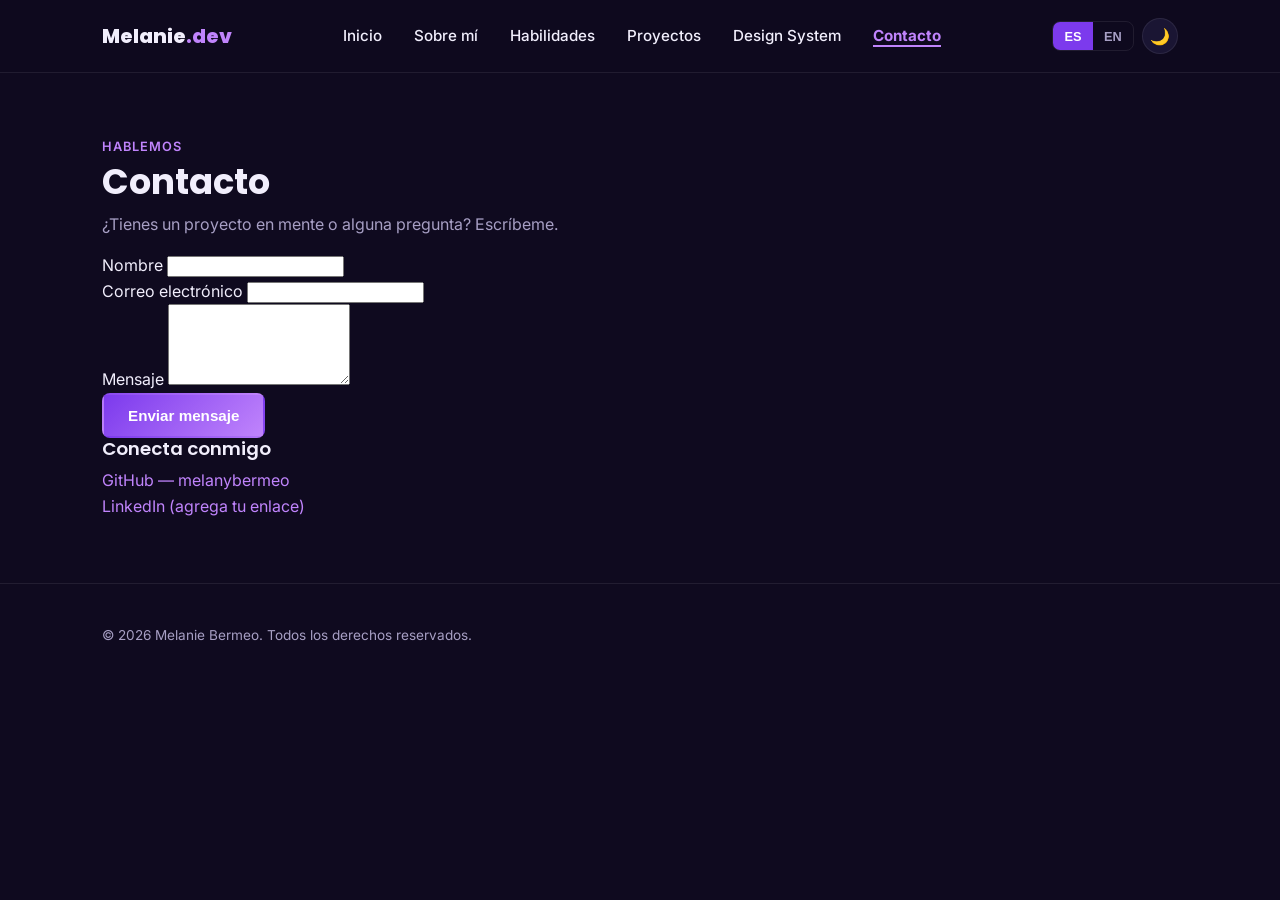
==== contacto.html @ 80d97f87 "conecta el formulario de contacto con Formspree" ====
<!DOCTYPE html>
<html lang="es" data-lang="es" data-theme="dark">
<head>
<meta charset="UTF-8">
<meta name="viewport" content="width=device-width, initial-scale=1.0">
<title>Contacto | Melanie Bermeo</title>
<meta name="description" content="Contacta a Melanie Bermeo por correo, GitHub o LinkedIn.">
<link rel="preconnect" href="https://fonts.googleapis.com">
<link rel="preconnect" href="https://fonts.gstatic.com" crossorigin>
<link href="https://fonts.googleapis.com/css2?family=Poppins:wght@600;700;800&family=Inter:wght@400;500;600&display=swap" rel="stylesheet">
<link rel="stylesheet" href="css/style.css">
</head>
<body>

<a href="#main" class="skip-link" data-i18n="a11y.skip">Saltar al contenido principal</a>

<header class="site-header">
  <nav class="navbar container" aria-label="Navegación principal">
    <a href="index.html" class="logo">Melanie<span>.dev</span></a>

    <ul class="nav-menu" id="navMenu">
      <li><a href="index.html" data-i18n="nav.home">Inicio</a></li>
      <li><a href="sobre-mi.html" data-i18n="nav.about">Sobre mí</a></li>
      <li><a href="habilidades.html" data-i18n="nav.skills">Habilidades</a></li>
      <li><a href="proyectos.html" data-i18n="nav.projects">Proyectos</a></li>
      <li><a href="design-system.html" data-i18n="nav.design">Design System</a></li>
      <li><a href="contacto.html" data-i18n="nav.contact" aria-current="page">Contacto</a></li>
    </ul>

    <div class="nav-actions">
      <div class="nav-toolbar">
        <div class="lang-switch" role="group" aria-label="Elegir idioma / Choose language">
          <button type="button" class="lang-btn is-active" data-lang-btn="es">ES</button>
          <button type="button" class="lang-btn" data-lang-btn="en">EN</button>
        </div>
        <button type="button" id="themeToggle" class="theme-toggle" aria-label="Cambiar a modo claro">
          <span aria-hidden="true">🌙</span>
        </button>
      </div>

      <button type="button" class="nav-toggle" id="navToggle" aria-expanded="false" aria-controls="navMenu" aria-label="Abrir menú de navegación">
        <span class="bar"></span><span class="bar"></span><span class="bar"></span>
      </button>
    </div>
  </nav>
</header>

<main id="main">
<section id="contacto" class="section">
    <div class="container contact-grid">
      <div>
        <p class="section-eyebrow" data-i18n="contact.eyebrow">Hablemos</p>
        <h2 data-i18n="contact.title">Contacto</h2>
        <p class="section-subtitle" data-i18n="contact.subtitle">
          ¿Tienes un proyecto en mente o alguna pregunta? Escríbeme.
        </p>

        <form id="contactForm" class="contact-form" novalidate action="https://formspree.io/f/xqpabong" method="POST">
          <div class="form-group">
            <label for="name" data-i18n="contact.name">Nombre</label>
            <input type="text" id="name" name="name" required minlength="2" autocomplete="name">
            <small class="error-msg" data-error-for="name"></small>
          </div>

          <div class="form-group">
            <label for="email" data-i18n="contact.email">Correo electrónico</label>
            <input type="email" id="email" name="email" required autocomplete="email">
            <small class="error-msg" data-error-for="email"></small>
          </div>

          <div class="form-group">
            <label for="message" data-i18n="contact.message">Mensaje</label>
            <textarea id="message" name="message" required minlength="10" rows="5"></textarea>
            <small class="error-msg" data-error-for="message"></small>
          </div>

          <button type="submit" class="btn btn-primary" data-i18n="contact.send">Enviar mensaje</button>
          <p class="form-success" id="formSuccess" role="status" hidden data-i18n="contact.success">
    ¡Gracias! Tu mensaje fue enviado correctamente. Te responderé pronto.
          </p>
        </form>
      </div>

      <aside class="contact-links">
        <h3 data-i18n="contact.connectTitle">Conecta conmigo</h3>
        <ul>
          <li>
            <a href="https://github.com/melanybermeo" target="_blank" rel="noopener">
              GitHub — melanybermeo
            </a>
          </li>
          <li>
            <a href="#" target="_blank" rel="noopener" data-i18n="contact.linkedinPlaceholder">
              LinkedIn (agrega tu enlace)
            </a>
          </li>
        </ul>
      </aside>
    </div>
  </section>
</main>

<footer class="site-footer">
  <div class="container footer-row">
    <p data-i18n="footer.rights">&copy; 2026 Melanie Bermeo. Todos los derechos reservados.</p>
    <button type="button" id="backToTop" class="back-to-top" aria-label="Volver arriba">↑</button>
  </div>
</footer>

<script src="js/script.js"></script>
</body>
</html>
---- css/style.css ----
/* =========================================================
   PORTAFOLIO WEB — Melanie Bermeo
   CSS propio organizado con Custom Properties
   ========================================================= */

:root {
  /* Colores */
  --color-primary: #7c3aed;
  --color-primary-dark: #5b21b6;
  --color-secondary: #c084fc;
  --color-background: #0f0a1f;
  --color-surface: #1a1533;
  --color-surface-alt: #150f29;
  --color-text: #f1eefc;
  --color-text-muted: #a79fc4;
  --color-border: rgba(255, 255, 255, 0.08);
  --color-success: #34d399;
  --color-error: #f87171;

  /* Tipografía */
  --font-primary: 'Inter', Arial, sans-serif;
  --font-heading: 'Poppins', 'Inter', Arial, sans-serif;

  /* Espaciado */
  --space-xs: 0.25rem;
  --space-sm: 0.5rem;
  --space-md: 1rem;
  --space-lg: 2rem;
  --space-xl: 4rem;

  /* Bordes y sombras */
  --radius-sm: 0.5rem;
  --radius-md: 1rem;
  --radius-lg: 1.5rem;
  --shadow-card: 0 4px 20px rgb(0 0 0 / 0.35);
  --shadow-glow: 0 0 40px rgb(124 58 237 / 0.25);

  /* Layout */
  --max-width: 1140px;
  --header-height: 72px;
  --transition: 0.2s ease;
}

/* ===== TEMA CLARO ===== */
:root[data-theme="light"] {
  --color-background: #f8f6ff;
  --color-surface: #ffffff;
  --color-surface-alt: #f1edfb;
  --color-text: #1a1533;
  --color-text-muted: #5b5470;
  --color-border: rgba(15, 10, 31, 0.1);
  --shadow-card: 0 4px 20px rgb(124 58 237 / 0.12);
}

/* ===== RESET BÁSICO ===== */
*, *::before, *::after { box-sizing: border-box; }

html { scroll-behavior: smooth; }

body {
  margin: 0;
  font-family: var(--font-primary);
  background: var(--color-background);
  color: var(--color-text);
  line-height: 1.6;
  -webkit-font-smoothing: antialiased;
}

img { max-width: 100%; display: block; }

h1, h2, h3 {
  font-family: var(--font-heading);
  line-height: 1.2;
  margin: 0 0 var(--space-sm);
}

h1 { font-size: clamp(2rem, 5vw, 3rem); font-weight: 800; }
h2 { font-size: clamp(1.6rem, 4vw, 2.2rem); font-weight: 700; }
h3 { font-size: 1.15rem; font-weight: 600; }

p { margin: 0 0 var(--space-md); }

a {
  color: var(--color-secondary);
  text-decoration: none;
  transition: color var(--transition);
}
a:hover, a:focus-visible { color: var(--color-primary); }

ul { list-style: none; margin: 0; padding: 0; }

.text-muted { color: var(--color-text-muted); }

.sr-only {
  position: absolute;
  width: 1px; height: 1px;
  padding: 0; margin: -1px;
  overflow: hidden;
  clip: rect(0,0,0,0);
  white-space: nowrap; border: 0;
}

.skip-link {
  position: absolute;
  left: -999px;
  top: 0;
  background: var(--color-primary);
  color: #fff;
  padding: var(--space-sm) var(--space-md);
  z-index: 100;
  border-radius: 0 0 var(--radius-sm) 0;
}
.skip-link:focus { left: 0; }

.container {
  max-width: var(--max-width);
  margin: 0 auto;
  padding: 0 var(--space-lg);
}

.section { padding: var(--space-xl) 0; }
.section-alt { background: var(--color-surface-alt); }

.section-eyebrow {
  color: var(--color-secondary);
  text-transform: uppercase;
  letter-spacing: 0.08em;
  font-size: 0.8rem;
  font-weight: 600;
  margin-bottom: var(--space-xs);
}

.section-subtitle {
  color: var(--color-text-muted);
  max-width: 60ch;
}

/* ===== BOTONES ===== */
.btn {
  display: inline-flex;
  align-items: center;
  justify-content: center;
  gap: var(--space-xs);
  padding: 0.75rem 1.5rem;
  border-radius: var(--radius-sm);
  font-weight: 600;
  font-size: 0.95rem;
  border: 2px solid transparent;
  cursor: pointer;
  transition: transform var(--transition), box-shadow var(--transition), background var(--transition);
}
.btn-primary {
  background: linear-gradient(135deg, var(--color-primary), var(--color-secondary));
  color: #fff;
}
.btn-primary:hover, .btn-primary:focus-visible {
  transform: translateY(-2px);
  box-shadow: var(--shadow-glow);
  color: #fff;
}
.btn-outline {
  background: transparent;
  border-color: var(--color-primary);
  color: var(--color-text);
}
.btn-outline:hover, .btn-outline:focus-visible {
  background: var(--color-primary);
  color: #fff;
}
.btn-sm { padding: 0.45rem 0.9rem; font-size: 0.85rem; }
.btn-disabled {
  opacity: 0.5;
  pointer-events: none;
}

/* ===== HEADER / NAV ===== */
.site-header {
  position: sticky;
  top: 0;
  z-index: 50;
  background: rgba(15, 10, 31, 0.85);
  backdrop-filter: blur(10px);
  border-bottom: 1px solid var(--color-border);
}

.navbar {
  display: flex;
  align-items: center;
  justify-content: space-between;
  height: var(--header-height);
  gap: var(--space-md);
}

.logo {
  font-family: var(--font-heading);
  font-weight: 800;
  font-size: 1.25rem;
  color: var(--color-text);
}
.logo span { color: var(--color-secondary); }

.nav-menu {
  display: flex;
  gap: var(--space-lg);
}
.nav-menu a {
  color: var(--color-text);
  font-weight: 500;
  font-size: 0.95rem;
}
.nav-menu a:hover, .nav-menu a:focus-visible { color: var(--color-secondary); }
.nav-menu a[aria-current="page"] {
  color: var(--color-secondary);
  font-weight: 700;
  border-bottom: 2px solid var(--color-secondary);
}

.nav-toggle {
  display: none;
  flex-direction: column;
  gap: 5px;
  background: none;
  border: none;
  cursor: pointer;
  padding: var(--space-xs);
}
.nav-toggle .bar {
  width: 24px;
  height: 2px;
  background: var(--color-text);
  transition: transform var(--transition), opacity var(--transition);
}

.nav-actions {
  display: flex;
  align-items: center;
  gap: var(--space-md);
  flex-shrink: 0;
}

.nav-toolbar {
  display: flex;
  align-items: center;
  gap: var(--space-sm);
  flex-shrink: 0;
}

.theme-toggle {
  background: var(--color-surface);
  border: 1px solid var(--color-border);
  color: var(--color-text);
  width: 36px;
  height: 36px;
  border-radius: 50%;
  cursor: pointer;
  font-size: 1rem;
  display: flex;
  align-items: center;
  justify-content: center;
  transition: background var(--transition), transform var(--transition);
}
.theme-toggle:hover, .theme-toggle:focus-visible { background: var(--color-primary); transform: translateY(-2px); }

.lang-switch {
  display: flex;
  border: 1px solid var(--color-border);
  border-radius: var(--radius-sm);
  overflow: hidden;
  flex-shrink: 0;
}
.lang-btn {
  background: transparent;
  border: none;
  color: var(--color-text-muted);
  padding: 0.4rem 0.7rem;
  font-size: 0.8rem;
  font-weight: 600;
  cursor: pointer;
  transition: background var(--transition), color var(--transition);
}
.lang-btn.is-active {
  background: var(--color-primary);
  color: #fff;
}
.lang-switch--inline { margin-top: var(--space-sm); }

/* ===== HERO ===== */
.hero { padding: var(--space-xl) 0 var(--space-lg); }

.hero-grid {
  display: grid;
  grid-template-columns: 1.2fr 0.8fr;
  gap: var(--space-lg);
  align-items: center;
}

.eyebrow {
  color: var(--color-secondary);
  text-transform: uppercase;
  letter-spacing: 0.08em;
  font-size: 0.85rem;
  font-weight: 600;
}

.highlight {
  display: block;
  background: linear-gradient(135deg, var(--color-primary), var(--color-secondary));
  -webkit-background-clip: text;
  background-clip: text;
  color: transparent;
}

.hero-role {
  font-size: 1.1rem;
  color: var(--color-text-muted);
  font-weight: 500;
}

.hero-desc { max-width: 55ch; color: var(--color-text-muted); }

.hero-actions {
  display: flex;
  gap: var(--space-md);
  flex-wrap: wrap;
  margin-top: var(--space-md);
}

.hero-media { display: flex; justify-content: center; }

.avatar-frame {
  margin: 0;
  width: 280px;
  height: 280px;
  border-radius: 50%;
  padding: 6px;
  background: linear-gradient(135deg, var(--color-primary), var(--color-secondary));
  box-shadow: var(--shadow-glow);
}
.avatar-frame img {
  width: 100%;
  height: 100%;
  border-radius: 50%;
  object-fit: cover;
  background: var(--color-surface);
}

.stats-row {
  display: grid;
  grid-template-columns: repeat(3, 1fr);
  gap: var(--space-md);
  margin-top: var(--space-xl);
}
.stat-card {
  background: var(--color-surface);
  border: 1px solid var(--color-border);
  border-radius: var(--radius-md);
  padding: var(--space-lg);
  text-align: center;
}
.stat-icon {
  display: block;
  font-size: 1.6rem;
  margin-bottom: var(--space-xs);
}
.stat-number {
  display: block;
  font-family: var(--font-heading);
  font-size: 2rem;
  font-weight: 800;
  color: var(--color-secondary);
}
.stat-label { color: var(--color-text-muted); font-size: 0.9rem; }

/* ===== FOOTER ===== */
.site-footer {
  border-top: 1px solid var(--color-border);
  padding: var(--space-lg) 0;
}
.footer-row {
  display: flex;
  align-items: center;
  justify-content: space-between;
  flex-wrap: wrap;
  gap: var(--space-md);
}
.footer-row p { margin: 0; color: var(--color-text-muted); font-size: 0.85rem; }

.back-to-top {
  background: var(--color-surface);
  border: 1px solid var(--color-border);
  color: var(--color-text);
  width: 40px;
  height: 40px;
  border-radius: 50%;
  cursor: pointer;
  font-size: 1.1rem;
  transition: background var(--transition), transform var(--transition);
}
.back-to-top:hover { background: var(--color-primary); transform: translateY(-3px); }

/* ===== SOBRE MÍ ===== */
.about-grid {
  display: grid;
  grid-template-columns: 1.4fr 1fr;
  gap: var(--space-lg);
  margin-top: var(--space-lg);
  align-items: start;
}
.about-list li {
  position: relative;
  padding-left: var(--space-md);
  margin-bottom: var(--space-sm);
  color: var(--color-text-muted);
}
.about-list li::before {
  content: "▸";
  position: absolute;
  left: 0;
  color: var(--color-secondary);
}
.about-card {
  background: var(--color-surface);
  border: 1px solid var(--color-border);
  border-radius: var(--radius-md);
  padding: var(--space-lg);
}
.about-actions { margin: var(--space-md) 0 var(--space-lg); }

/* ===== BADGES (se usan en Sobre mí y también en Habilidades) ===== */
.skill-badges { display: flex; flex-wrap: wrap; gap: var(--space-sm); margin-top: var(--space-sm); }

.badge {
  display: inline-flex;
  align-items: center;
  gap: var(--space-xs);
  background: var(--color-surface-alt);
  border: 1px solid var(--color-border);
  color: var(--color-text);
  padding: 0.4rem 0.8rem;
  border-radius: 999px;
  font-size: 0.85rem;
  font-weight: 500;
}
.badge-level {
  font-size: 0.7rem;
  color: var(--color-secondary);
  background: rgba(124, 58, 237, 0.15);
  padding: 0.1rem 0.5rem;
  border-radius: 999px;
}
/* ===== SKILLS ===== */
.skills-grid {
  display: grid;
  grid-template-columns: repeat(auto-fit, minmax(220px, 1fr));
  gap: var(--space-lg);
  margin-top: var(--space-lg);
}
.skill-category {
  background: var(--color-surface);
  border: 1px solid var(--color-border);
  border-radius: var(--radius-md);
  padding: var(--space-lg);
}
.skill-category h2 {
  font-size: 1.15rem;
  margin-bottom: var(--space-sm);
}
/* ===== PROYECTOS ===== */
.filter-bar {
  display: flex;
  flex-wrap: wrap;
  gap: var(--space-sm);
  margin: var(--space-lg) 0;
}
.filter-btn {
  background: var(--color-surface);
  border: 1px solid var(--color-border);
  color: var(--color-text-muted);
  padding: 0.5rem 1.1rem;
  border-radius: 999px;
  font-size: 0.85rem;
  font-weight: 600;
  cursor: pointer;
  transition: all var(--transition);
}
.filter-btn:hover, .filter-btn.is-active {
  background: var(--color-primary);
  color: #fff;
  border-color: var(--color-primary);
}

.projects-grid {
  display: grid;
  grid-template-columns: repeat(auto-fit, minmax(300px, 1fr));
  gap: var(--space-lg);
}

.project-card {
  background: var(--color-surface);
  border: 1px solid var(--color-border);
  border-radius: var(--radius-md);
  overflow: hidden;
  box-shadow: var(--shadow-card);
  transition: transform var(--transition);
  display: flex;
  flex-direction: column;
}
.project-card:hover { transform: translateY(-4px); }
.project-card[hidden] { display: none; }

.project-image { margin: 0; aspect-ratio: 16/9; background: var(--color-surface-alt); }
.project-image img { width: 100%; height: 100%; object-fit: cover; }

.project-body { padding: var(--space-lg); flex: 1; display: flex; flex-direction: column; }
.project-body h2 { font-size: 1.3rem; }
.project-problem { font-size: 0.9rem; color: var(--color-text-muted); }

.tech-tags { display: flex; flex-wrap: wrap; gap: var(--space-xs); margin-bottom: var(--space-md); }
.tech-tags li {
  background: rgba(192, 132, 252, 0.12);
  color: var(--color-secondary);
  font-size: 0.75rem;
  font-weight: 600;
  padding: 0.2rem 0.6rem;
  border-radius: 999px;
}

.project-links { display: flex; gap: var(--space-sm); margin-top: auto; flex-wrap: wrap; }
.project-links.centrado { justify-content: center; }
.empty-state {
  text-align: center;
  color: var(--color-text-muted);
  padding: var(--space-lg);
}

/* ===== DESIGN SYSTEM ===== */
.swatch-grid {
  display: grid;
  grid-template-columns: repeat(auto-fit, minmax(140px, 1fr));
  gap: var(--space-md);
  margin: var(--space-md) 0 var(--space-xl);
}
.swatch {
  aspect-ratio: 1.4;
  border-radius: var(--radius-md);
  display: flex;
  align-items: flex-end;
  padding: var(--space-md);
  color: #fff;
  font-size: 0.85rem;
  font-weight: 600;
}
.swatch-border { border: 1px solid var(--color-border); }
.swatch code { font-weight: 400; opacity: 0.85; }

.type-samples {
  background: var(--color-surface);
  border: 1px solid var(--color-border);
  border-radius: var(--radius-md);
  padding: var(--space-lg);
  margin: var(--space-md) 0 var(--space-xl);
}

.space-scale { margin: var(--space-md) 0 var(--space-xl); }
.space-row {
  display: flex;
  align-items: center;
  gap: var(--space-md);
  margin-bottom: var(--space-sm);
}
.space-row code { width: 100px; color: var(--color-text-muted); font-size: 0.85rem; }
.space-bar {
  height: 14px;
  background: linear-gradient(135deg, var(--color-primary), var(--color-secondary));
  border-radius: var(--radius-sm);
  display: block;
}

.component-grid {
  display: grid;
  grid-template-columns: repeat(auto-fit, minmax(200px, 1fr));
  gap: var(--space-lg);
  align-items: center;
}
.component-sample {
  background: var(--color-surface);
  border: 1px solid var(--color-border);
  border-radius: var(--radius-md);
  padding: var(--space-lg);
  display: flex;
  align-items: center;
  justify-content: center;
}
.component-sample input,
.component-sample textarea {
  width: 100%;
}
/* =========================================================
   RESPONSIVE
   ========================================================= */
@media (max-width: 900px) {
  .hero-grid { grid-template-columns: 1fr; text-align: center; }
  .hero-actions { justify-content: center; }
  .hero-media { order: -1; }
  .about-grid { grid-template-columns: 1fr; }
  .stats-row { grid-template-columns: 1fr 1fr; }
}

@media (max-width: 720px) {
  .nav-toggle { display: flex; }

  .nav-menu {
    position: absolute;
    top: var(--header-height);
    left: 0;
    right: 0;
    background: var(--color-surface);
    border-bottom: 1px solid var(--color-border);
    flex-direction: column;
    padding: var(--space-md) var(--space-lg);
    gap: var(--space-md);
    transform: translateY(-8px);
    opacity: 0;
    pointer-events: none;
    transition: transform var(--transition), opacity var(--transition);
  }
  .nav-menu.is-open {
    transform: translateY(0);
    opacity: 1;
    pointer-events: auto;
  }

  .nav-toggle[aria-expanded="true"] .bar:nth-child(1) { transform: translateY(7px) rotate(45deg); }
  .nav-toggle[aria-expanded="true"] .bar:nth-child(2) { opacity: 0; }
  .nav-toggle[aria-expanded="true"] .bar:nth-child(3) { transform: translateY(-7px) rotate(-45deg); }

  .stats-row { grid-template-columns: 1fr; }
  .container { padding: 0 var(--space-md); }
}

@media (max-width: 480px) {
  .avatar-frame { width: 200px; height: 200px; }
  .hero-actions { flex-direction: column; align-items: stretch; }
}
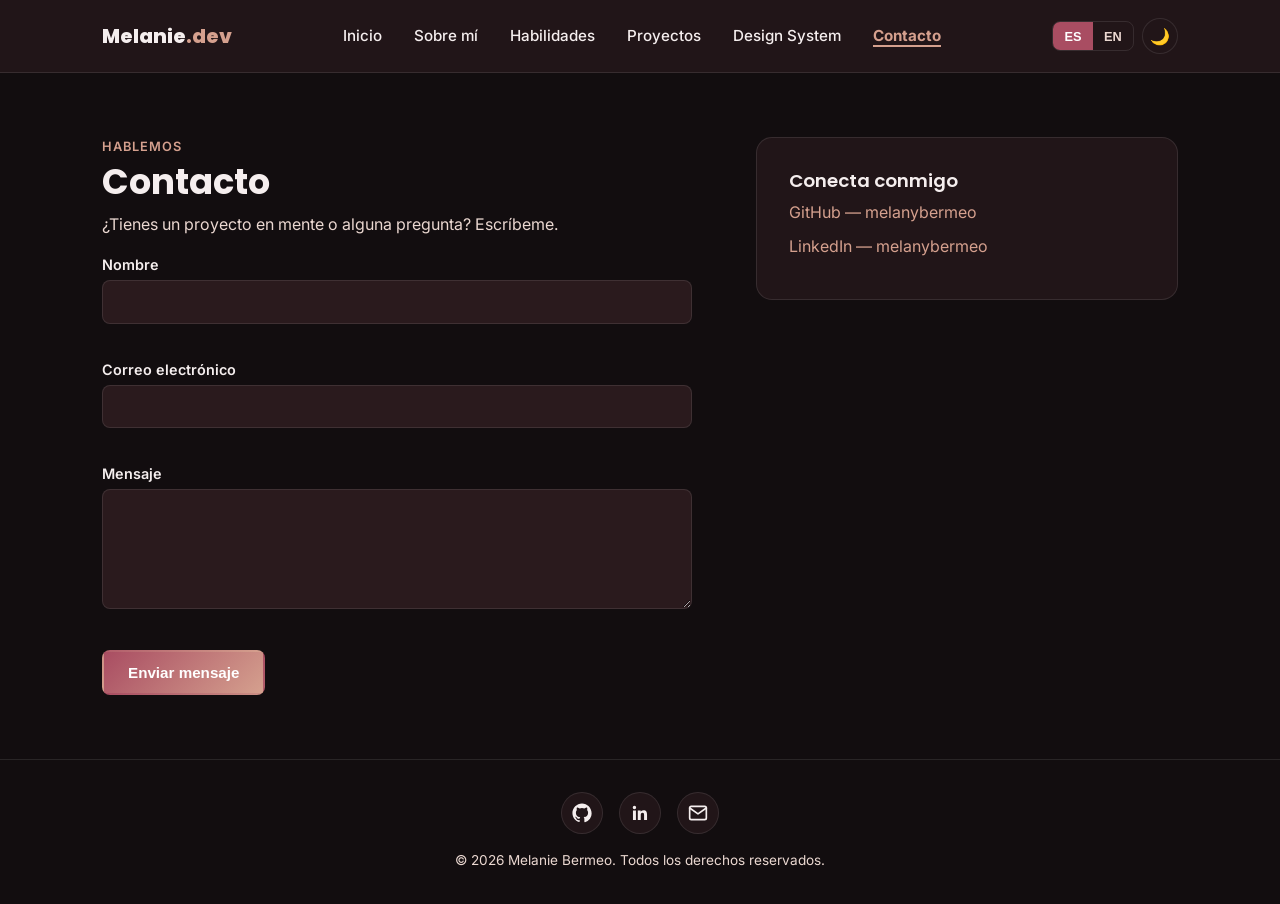
==== commit 7d643072: "Actualiza estructura, encabezados y footer en todas las paginas del portafolio" ====
--- a/contacto.html
+++ b/contacto.html
@@ -90,8 +90,8 @@
             </a>
           </li>
           <li>
-            <a href="#" target="_blank" rel="noopener" data-i18n="contact.linkedinPlaceholder">
-              LinkedIn (agrega tu enlace)
+            <a href="https://www.linkedin.com/in/melanie-bermeo-659900373" target="_blank" rel="noopener" data-i18n="contact.linkedinPlaceholder">
+              LinkedIn  — melanybermeo
             </a>
           </li>
         </ul>
@@ -101,10 +101,27 @@
 </main>
 
 <footer class="site-footer">
-  <div class="container footer-row">
+  <div class="container footer-center">
+    <ul class="footer-social">
+      <li>
+        <a href="https://github.com/melanybermeo" target="_blank" rel="noopener" aria-label="GitHub" class="social-icon">
+          <svg viewBox="0 0 24 24" width="20" height="20" fill="currentColor" aria-hidden="true"><path d="M12 .5C5.73.5.5 5.73.5 12c0 5.08 3.29 9.39 7.86 10.91.57.1.78-.25.78-.55v-1.93c-3.2.7-3.88-1.54-3.88-1.54-.52-1.33-1.28-1.68-1.28-1.68-1.04-.71.08-.7.08-.7 1.15.08 1.76 1.18 1.76 1.18 1.03 1.76 2.7 1.25 3.36.96.1-.75.4-1.25.73-1.54-2.55-.29-5.23-1.28-5.23-5.68 0-1.25.45-2.28 1.18-3.08-.12-.29-.51-1.46.11-3.04 0 0 .96-.31 3.15 1.18a10.9 10.9 0 0 1 5.74 0c2.19-1.49 3.15-1.18 3.15-1.18.62 1.58.23 2.75.11 3.04.73.8 1.18 1.83 1.18 3.08 0 4.41-2.69 5.38-5.25 5.67.41.36.78 1.06.78 2.14v3.17c0 .3.21.66.79.55A10.51 10.51 0 0 0 23.5 12C23.5 5.73 18.27.5 12 .5Z"/></svg>
+        </a>
+      </li>
+      <li>
+        <a href="https://www.linkedin.com/in/melanie-bermeo-659900373" target="_blank" rel="noopener" aria-label="LinkedIn" class="social-icon">
+          <svg viewBox="0 0 24 24" width="20" height="20" fill="currentColor" aria-hidden="true"><path d="M20.45 20.45h-3.55v-5.57c0-1.33-.02-3.04-1.85-3.04-1.85 0-2.14 1.45-2.14 2.94v5.67H9.36V9h3.41v1.56h.05c.47-.9 1.63-1.85 3.36-1.85 3.6 0 4.27 2.37 4.27 5.45v6.29ZM5.34 7.43a2.06 2.06 0 1 1 0-4.12 2.06 2.06 0 0 1 0 4.12ZM7.12 20.45H3.56V9h3.56v11.45Z"/></svg>
+        </a>
+      </li>
+      <li>
+        <a href="mailto:melanybermeo55@gmail.com" aria-label="Correo" class="social-icon">
+          <svg viewBox="0 0 24 24" width="20" height="20" fill="none" stroke="currentColor" stroke-width="2" stroke-linecap="round" stroke-linejoin="round" aria-hidden="true"><rect x="2" y="4" width="20" height="16" rx="2"/><path d="m2 6 10 7 10-7"/></svg>
+        </a>
+      </li>
+    </ul>
     <p data-i18n="footer.rights">&copy; 2026 Melanie Bermeo. Todos los derechos reservados.</p>
-    <button type="button" id="backToTop" class="back-to-top" aria-label="Volver arriba">↑</button>
   </div>
+  <button type="button" id="backToTop" class="back-to-top" aria-label="Volver arriba">↑</button>
 </footer>
 
 <script src="js/script.js"></script>
--- a/css/style.css
+++ b/css/style.css
@@ -5,15 +5,15 @@
 
 :root {
   /* Colores */
-  --color-primary: #7c3aed;
-  --color-primary-dark: #5b21b6;
-  --color-secondary: #c084fc;
-  --color-background: #0f0a1f;
-  --color-surface: #1a1533;
-  --color-surface-alt: #150f29;
-  --color-text: #f1eefc;
-  --color-text-muted: #a79fc4;
-  --color-border: rgba(255, 255, 255, 0.08);
+  --color-primary: #A94D62;
+  --color-primary-dark: #7A3648;
+  --color-secondary: #D5A08E;
+  --color-background: #120D0F;
+  --color-surface: #211518;
+  --color-surface-alt: #2A1A1D;
+  --color-text: #F5EEEE;
+  --color-text-muted: #EBD8D1;
+  --color-border: rgba(245, 238, 238, 0.1);
   --color-success: #34d399;
   --color-error: #f87171;
 
@@ -33,7 +33,7 @@
   --radius-md: 1rem;
   --radius-lg: 1.5rem;
   --shadow-card: 0 4px 20px rgb(0 0 0 / 0.35);
-  --shadow-glow: 0 0 40px rgb(124 58 237 / 0.25);
+  --shadow-glow: 0 0 40px rgb(169 77 98 / 0.35);
 
   /* Layout */
   --max-width: 1140px;
@@ -178,8 +178,7 @@
   position: sticky;
   top: 0;
   z-index: 50;
-  background: rgba(15, 10, 31, 0.85);
-  backdrop-filter: blur(10px);
+  background: var(--color-surface);
   border-bottom: 1px solid var(--color-border);
 }
 
@@ -385,7 +384,42 @@
 }
 .footer-row p { margin: 0; color: var(--color-text-muted); font-size: 0.85rem; }
 
+.footer-center {
+  display: flex;
+  flex-direction: column;
+  align-items: center;
+  text-align: center;
+  gap: var(--space-md);
+}
+.footer-center p { margin: 0; color: var(--color-text-muted); font-size: 0.85rem; }
+
+.footer-social {
+  display: flex;
+  gap: var(--space-md);
+}
+.social-icon {
+  width: 42px;
+  height: 42px;
+  border-radius: 50%;
+  display: flex;
+  align-items: center;
+  justify-content: center;
+  background: var(--color-surface);
+  border: 1px solid var(--color-border);
+  color: var(--color-text);
+  transition: background var(--transition), color var(--transition), transform var(--transition);
+}
+.social-icon:hover, .social-icon:focus-visible {
+  background: var(--color-primary);
+  color: #fff;
+  transform: translateY(-3px);
+}
+
 .back-to-top {
+  position: fixed;
+  right: var(--space-lg);
+  bottom: var(--space-lg);
+  z-index: 40;
   background: var(--color-surface);
   border: 1px solid var(--color-border);
   color: var(--color-text);
@@ -425,6 +459,19 @@
   padding: var(--space-lg);
 }
 .about-actions { margin: var(--space-md) 0 var(--space-lg); }
+
+.info-cards {
+  display: grid;
+  grid-template-columns: repeat(auto-fit, minmax(260px, 1fr));
+  gap: var(--space-lg);
+  margin: var(--space-xl) 0;
+}
+.info-card {
+  background: var(--color-surface);
+  border: 1px solid var(--color-border);
+  border-radius: var(--radius-md);
+  padding: var(--space-lg);
+}
 
 /* ===== BADGES (se usan en Sobre mí y también en Habilidades) ===== */
 .skill-badges { display: flex; flex-wrap: wrap; gap: var(--space-sm); margin-top: var(--space-sm); }
@@ -595,6 +642,127 @@
 .component-sample textarea {
   width: 100%;
 }
+/* ===== FORMULARIOS ===== */
+input, textarea {
+  width: 100%;
+  font-family: inherit;
+  font-size: 0.95rem;
+  padding: 0.7rem 0.9rem;
+  border-radius: var(--radius-sm);
+  border: 1px solid var(--color-border);
+  background: var(--color-surface-alt);
+  color: var(--color-text);
+  transition: border-color var(--transition);
+}
+input:focus, textarea:focus {
+  outline: none;
+  border-color: var(--color-primary);
+}
+label { display: block; font-size: 0.9rem; font-weight: 600; margin-bottom: var(--space-xs); }
+
+.form-group { margin-bottom: var(--space-md); }
+.error-msg {
+  display: block;
+  min-height: 1.1em;
+  color: var(--color-error);
+  font-size: 0.8rem;
+  margin-top: var(--space-xs);
+}
+input.is-invalid, textarea.is-invalid { border-color: var(--color-error); }
+
+.form-success {
+  margin-top: var(--space-md);
+  color: var(--color-success);
+  font-weight: 600;
+}
+
+/* ===== CONTACTO ===== */
+.contact-grid {
+  display: grid;
+  grid-template-columns: 1.4fr 1fr;
+  gap: var(--space-xl);
+}
+.contact-links {
+  background: var(--color-surface);
+  border: 1px solid var(--color-border);
+  border-radius: var(--radius-md);
+  padding: var(--space-lg);
+  height: fit-content;
+}
+.contact-links li { margin-bottom: var(--space-sm); }
+
+/* ===== ANIMACIÓN AL HACER SCROLL ===== */
+.reveal {
+  opacity: 0;
+  transform: translateY(28px);
+  transition: opacity 0.6s ease, transform 0.6s ease;
+}
+.reveal.is-visible {
+  opacity: 1;
+  transform: translateY(0);
+}
+.reveal.is-visible {
+  opacity: 1;
+  transform: translateY(0);
+}
+
+/* ===== HOBBIES ===== */
+.hobbies-block {
+  margin-top: var(--space-xl);
+}
+.hobbies-header {
+  display: flex;
+  align-items: center;
+  justify-content: space-between;
+  flex-wrap: wrap;
+  gap: var(--space-sm);
+  margin-bottom: var(--space-md);
+}
+.hobbies-header h3 {
+  margin: 0;
+  font-size: 1.25rem;
+}
+.hobbies-tag {
+  font-size: 0.75rem;
+  font-weight: 700;
+  letter-spacing: 0.08em;
+  text-transform: uppercase;
+  color: var(--color-secondary);
+}
+.hobbies-grid {
+  display: grid;
+  grid-template-columns: repeat(auto-fit, minmax(220px, 1fr));
+  gap: var(--space-md);
+  align-items: start;
+}
+.hobby-card {
+  background: var(--color-surface);
+  border: 1px solid var(--color-border);
+  border-radius: var(--radius-md);
+  padding: var(--space-lg);
+}
+.hobby-icon {
+  display: inline-flex;
+  align-items: center;
+  justify-content: center;
+  width: 44px;
+  height: 44px;
+  border-radius: 50%;
+  background: linear-gradient(135deg, var(--color-primary), var(--color-secondary));
+  font-size: 1.3rem;
+  margin-bottom: var(--space-sm);
+}
+.hobby-card h4 {
+  margin: 0 0 var(--space-xs);
+  font-family: var(--font-heading);
+  font-size: 1.05rem;
+}
+.hobby-card p {
+  margin: 0;
+  color: var(--color-text-muted);
+  font-size: 0.9rem;
+}
+
 /* =========================================================
    RESPONSIVE
    ========================================================= */
